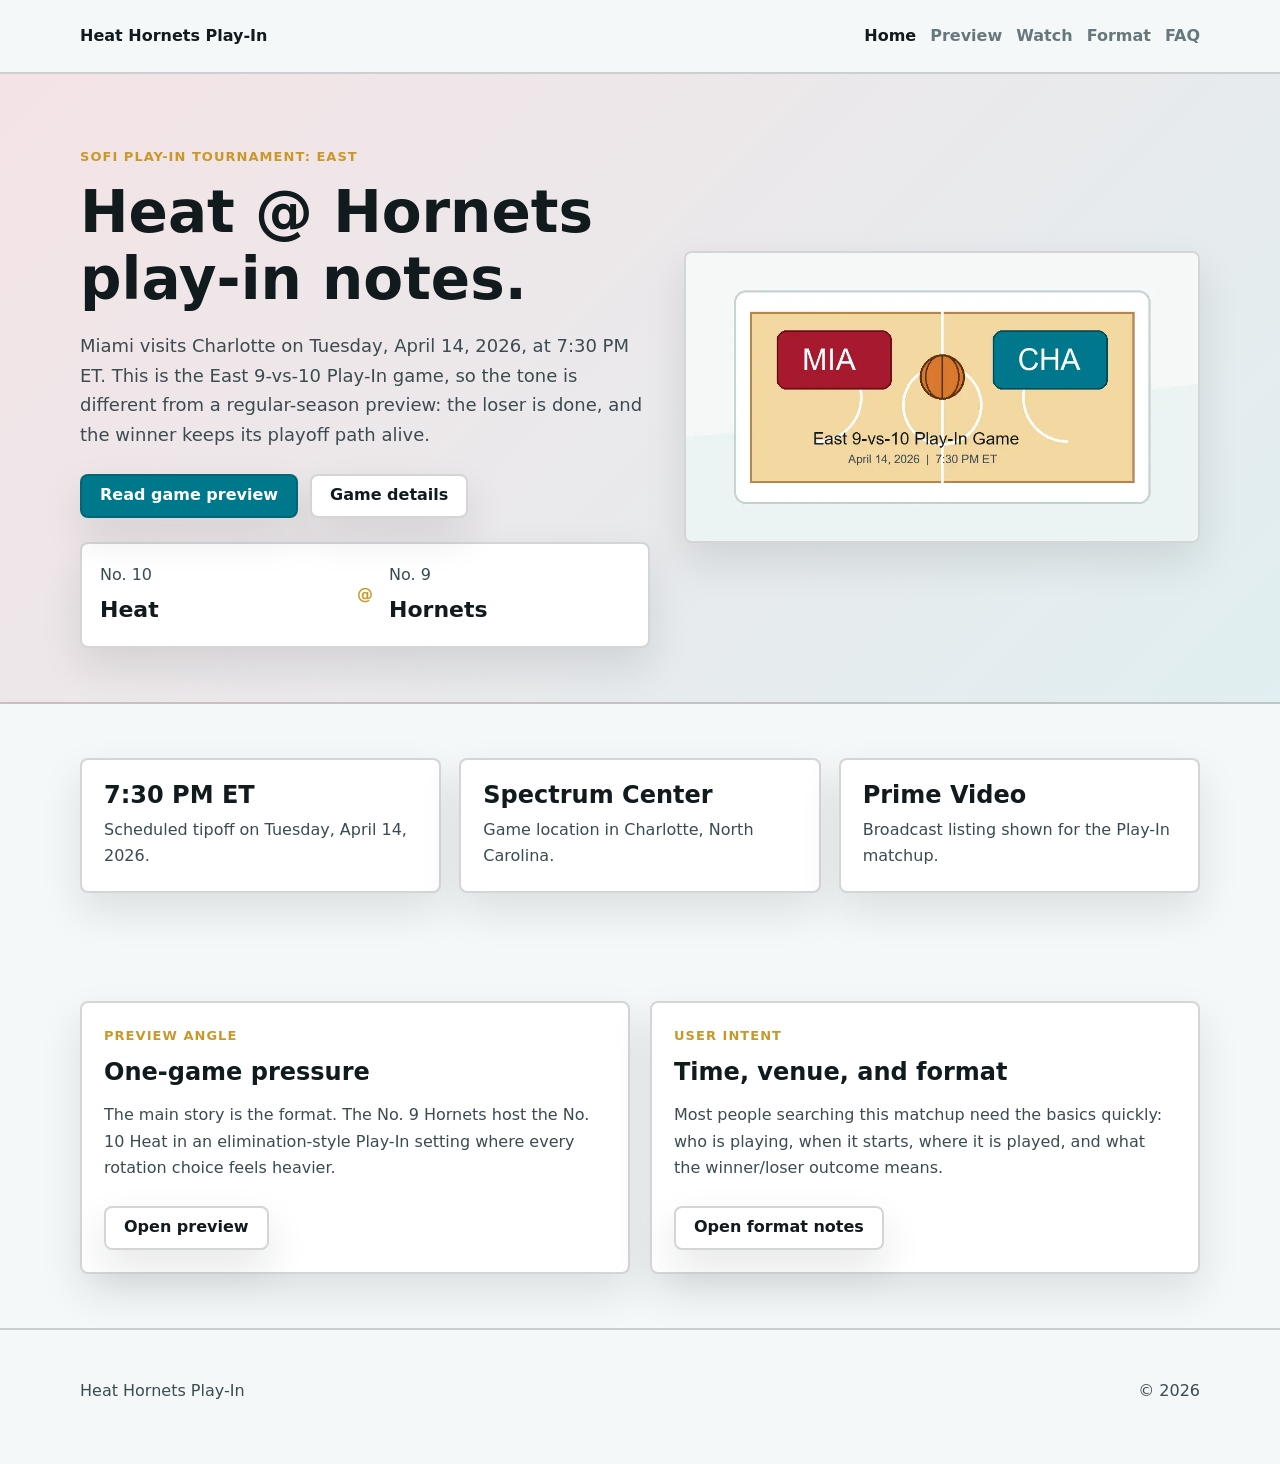
==== index.html @ 7238b2fe "Initial Heat Hornets Play-In preview site" ====
<!DOCTYPE html>
<html lang="en">
<head>
  <meta charset="UTF-8">
  <meta name="viewport" content="width=device-width, initial-scale=1.0">
  <title>Heat vs Hornets Play-In Preview | April 14, 2026</title>
  <meta name="description" content="Original Miami Heat at Charlotte Hornets Play-In preview for April 14, 2026, with game time, venue, broadcast, format, and matchup notes.">
  <link rel="canonical" href="https://zeshanalikhan.github.io/heat-hornets-play-in-preview/">
  <meta property="og:title" content="Heat vs Hornets Play-In Preview | April 14, 2026">
  <meta property="og:description" content="Game notes for Miami Heat at Charlotte Hornets in the East Play-In Tournament on April 14, 2026.">
  <meta property="og:type" content="website">
  <meta property="og:url" content="https://zeshanalikhan.github.io/heat-hornets-play-in-preview/">
  <link rel="stylesheet" href="styles.css">
  <script defer src="app.js"></script>
</head>
<body data-page="home">
  <header class="site-header">
    <div class="shell header-row">
      <a class="brand" href="./">Heat Hornets Play-In</a>
      <nav class="site-nav" aria-label="Primary">
        <a href="./" data-nav="home">Home</a>
        <a href="pages/game-preview.html" data-nav="preview">Preview</a>
        <a href="pages/how-to-watch.html" data-nav="watch">Watch</a>
        <a href="pages/play-in-format.html" data-nav="format">Format</a>
        <a href="pages/game-faq.html" data-nav="faq">FAQ</a>
      </nav>
    </div>
  </header>

  <main>
    <section class="hero">
      <div class="shell hero-layout">
        <div>
          <p class="eyebrow">SoFi Play-In Tournament: East</p>
          <h1>Heat @ Hornets play-in notes.</h1>
          <p class="lead">Miami visits Charlotte on Tuesday, April 14, 2026, at 7:30 PM ET. This is the East 9-vs-10 Play-In game, so the tone is different from a regular-season preview: the loser is done, and the winner keeps its playoff path alive.</p>
          <div class="hero-actions">
            <a class="button" href="pages/game-preview.html">Read game preview</a>
            <a class="button secondary" href="pages/how-to-watch.html">Game details</a>
          </div>
          <div class="match-strip" aria-label="Game summary">
            <div class="team-pill">
              <span>No. 10</span>
              <strong>Heat</strong>
            </div>
            <span class="vs">@</span>
            <div class="team-pill">
              <span>No. 9</span>
              <strong>Hornets</strong>
            </div>
          </div>
        </div>
        <img class="hero-image" src="assets/images/heat-hornets-hero.webp" alt="Basketball court illustration for Heat at Hornets Play-In preview" width="960" height="540">
      </div>
    </section>

    <section class="section">
      <div class="shell three-grid">
        <article class="stat-card">
          <strong>7:30 PM ET</strong>
          <span>Scheduled tipoff on Tuesday, April 14, 2026.</span>
        </article>
        <article class="stat-card">
          <strong>Spectrum Center</strong>
          <span>Game location in Charlotte, North Carolina.</span>
        </article>
        <article class="stat-card">
          <strong>Prime Video</strong>
          <span>Broadcast listing shown for the Play-In matchup.</span>
        </article>
      </div>
    </section>

    <section class="section">
      <div class="shell grid">
        <article class="panel">
          <p class="eyebrow">Preview angle</p>
          <h2>One-game pressure</h2>
          <p>The main story is the format. The No. 9 Hornets host the No. 10 Heat in an elimination-style Play-In setting where every rotation choice feels heavier.</p>
          <div class="jump-links">
            <a class="button secondary" href="pages/game-preview.html">Open preview</a>
          </div>
        </article>
        <article class="panel">
          <p class="eyebrow">User intent</p>
          <h2>Time, venue, and format</h2>
          <p>Most people searching this matchup need the basics quickly: who is playing, when it starts, where it is played, and what the winner/loser outcome means.</p>
          <div class="jump-links">
            <a class="button secondary" href="pages/play-in-format.html">Open format notes</a>
          </div>
        </article>
      </div>
    </section>
  </main>

  <footer class="site-footer">
    <div class="shell footer-row">
      <p>Heat Hornets Play-In</p>
      <p>&copy; <span data-year></span></p>
    </div>
  </footer>
</body>
</html>
---- styles.css ----
:root {
  --bg: #f5f8f8;
  --surface: #ffffff;
  --surface-alt: #eaf3f3;
  --ink: #111a1d;
  --text: #3b4b50;
  --muted: #66787e;
  --line: rgba(17, 26, 29, 0.18);
  --heat: #a6192e;
  --hornets: #00788c;
  --purple: #1d1160;
  --gold: #c9982a;
  --shadow: 0 18px 42px rgba(17, 26, 29, 0.11);
}

*,
*::before,
*::after {
  box-sizing: border-box;
}

body {
  margin: 0;
  font-family: "Segoe UI", system-ui, -apple-system, sans-serif;
  background: var(--bg);
  color: var(--text);
  line-height: 1.65;
}

a {
  color: inherit;
}

.shell {
  width: min(1120px, calc(100% - 32px));
  margin: 0 auto;
}

.narrow {
  width: min(800px, 100%);
}

.site-header {
  position: sticky;
  top: 0;
  z-index: 10;
  background: rgba(245, 248, 248, 0.96);
  border-bottom: 2px solid var(--line);
  backdrop-filter: blur(10px);
}

.header-row,
.footer-row {
  display: flex;
  align-items: center;
  justify-content: space-between;
  gap: 20px;
  min-height: 72px;
}

.brand,
.site-nav a,
.button {
  text-decoration: none;
}

.brand {
  color: var(--ink);
  font-weight: 850;
}

.site-nav {
  display: flex;
  flex-wrap: wrap;
  gap: 14px;
}

.site-nav a {
  color: var(--muted);
  font-weight: 760;
}

.site-nav a.active {
  color: var(--ink);
}

.hero,
.page-hero {
  padding: 72px 0 54px;
  background: linear-gradient(135deg, rgba(166, 25, 46, 0.12), rgba(0, 120, 140, 0.12)), var(--surface);
  border-bottom: 2px solid var(--line);
}

.hero-layout {
  display: grid;
  grid-template-columns: minmax(0, 1.05fr) minmax(320px, 0.95fr);
  gap: 34px;
  align-items: center;
}

.eyebrow {
  margin: 0 0 12px;
  color: var(--gold);
  font-size: 13px;
  font-weight: 850;
  letter-spacing: 0.08em;
  text-transform: uppercase;
}

h1,
h2,
h3 {
  margin: 0;
  color: var(--ink);
  line-height: 1.15;
}

h1 {
  max-width: 13ch;
  font-size: clamp(34px, 5vw, 58px);
}

.lead {
  margin: 18px 0 0;
  max-width: 70ch;
  font-size: 18px;
}

.hero-actions,
.jump-links {
  display: flex;
  flex-wrap: wrap;
  gap: 12px;
  margin-top: 24px;
}

.button {
  display: inline-flex;
  align-items: center;
  justify-content: center;
  min-height: 44px;
  padding: 0 18px;
  border: 2px solid var(--line);
  border-radius: 8px;
  background: var(--hornets);
  color: #fff;
  font-weight: 850;
  box-shadow: var(--shadow);
}

.button.secondary {
  background: var(--surface);
  color: var(--ink);
}

.section {
  padding: 54px 0;
}

.grid {
  display: grid;
  grid-template-columns: repeat(2, minmax(0, 1fr));
  gap: 20px;
}

.three-grid {
  display: grid;
  grid-template-columns: repeat(3, minmax(0, 1fr));
  gap: 18px;
}

.article-stack {
  display: grid;
  gap: 18px;
}

.panel,
.callout,
.stat-card {
  background: var(--surface);
  border: 2px solid var(--line);
  border-radius: 8px;
  padding: 22px;
  box-shadow: var(--shadow);
}

.callout {
  border-left: 7px solid var(--hornets);
}

.panel p + p,
.callout p + p {
  margin-top: 12px;
}

.panel ul,
.panel ol,
.callout ul,
.callout ol {
  margin: 14px 0 0;
  padding-left: 20px;
}

.stat-card strong {
  display: block;
  color: var(--ink);
  font-size: 24px;
  line-height: 1.1;
  margin-bottom: 8px;
}

.hero-image,
.article-image {
  display: block;
  width: 100%;
  height: auto;
  border: 2px solid var(--line);
  border-radius: 8px;
  box-shadow: var(--shadow);
  background: var(--surface);
}

.article-image {
  margin-bottom: 18px;
}

.match-strip {
  display: grid;
  grid-template-columns: 1fr auto 1fr;
  gap: 16px;
  align-items: center;
  margin-top: 24px;
  padding: 18px;
  border: 2px solid var(--line);
  border-radius: 8px;
  background: var(--surface);
  box-shadow: var(--shadow);
}

.team-pill {
  display: grid;
  gap: 4px;
}

.team-pill strong {
  color: var(--ink);
  font-size: 22px;
}

.vs {
  color: var(--gold);
  font-weight: 900;
}

.site-footer {
  padding: 26px 0 36px;
  border-top: 2px solid var(--line);
}

.not-found {
  min-height: 100vh;
  display: grid;
  place-items: center;
  align-content: center;
  gap: 14px;
  padding: 32px;
  text-align: center;
}

@media (max-width: 780px) {
  .grid,
  .three-grid,
  .hero-layout,
  .match-strip {
    grid-template-columns: 1fr;
  }

  .header-row,
  .footer-row {
    align-items: start;
    flex-direction: column;
    padding: 16px 0;
  }

  .lead {
    font-size: 16px;
  }
}
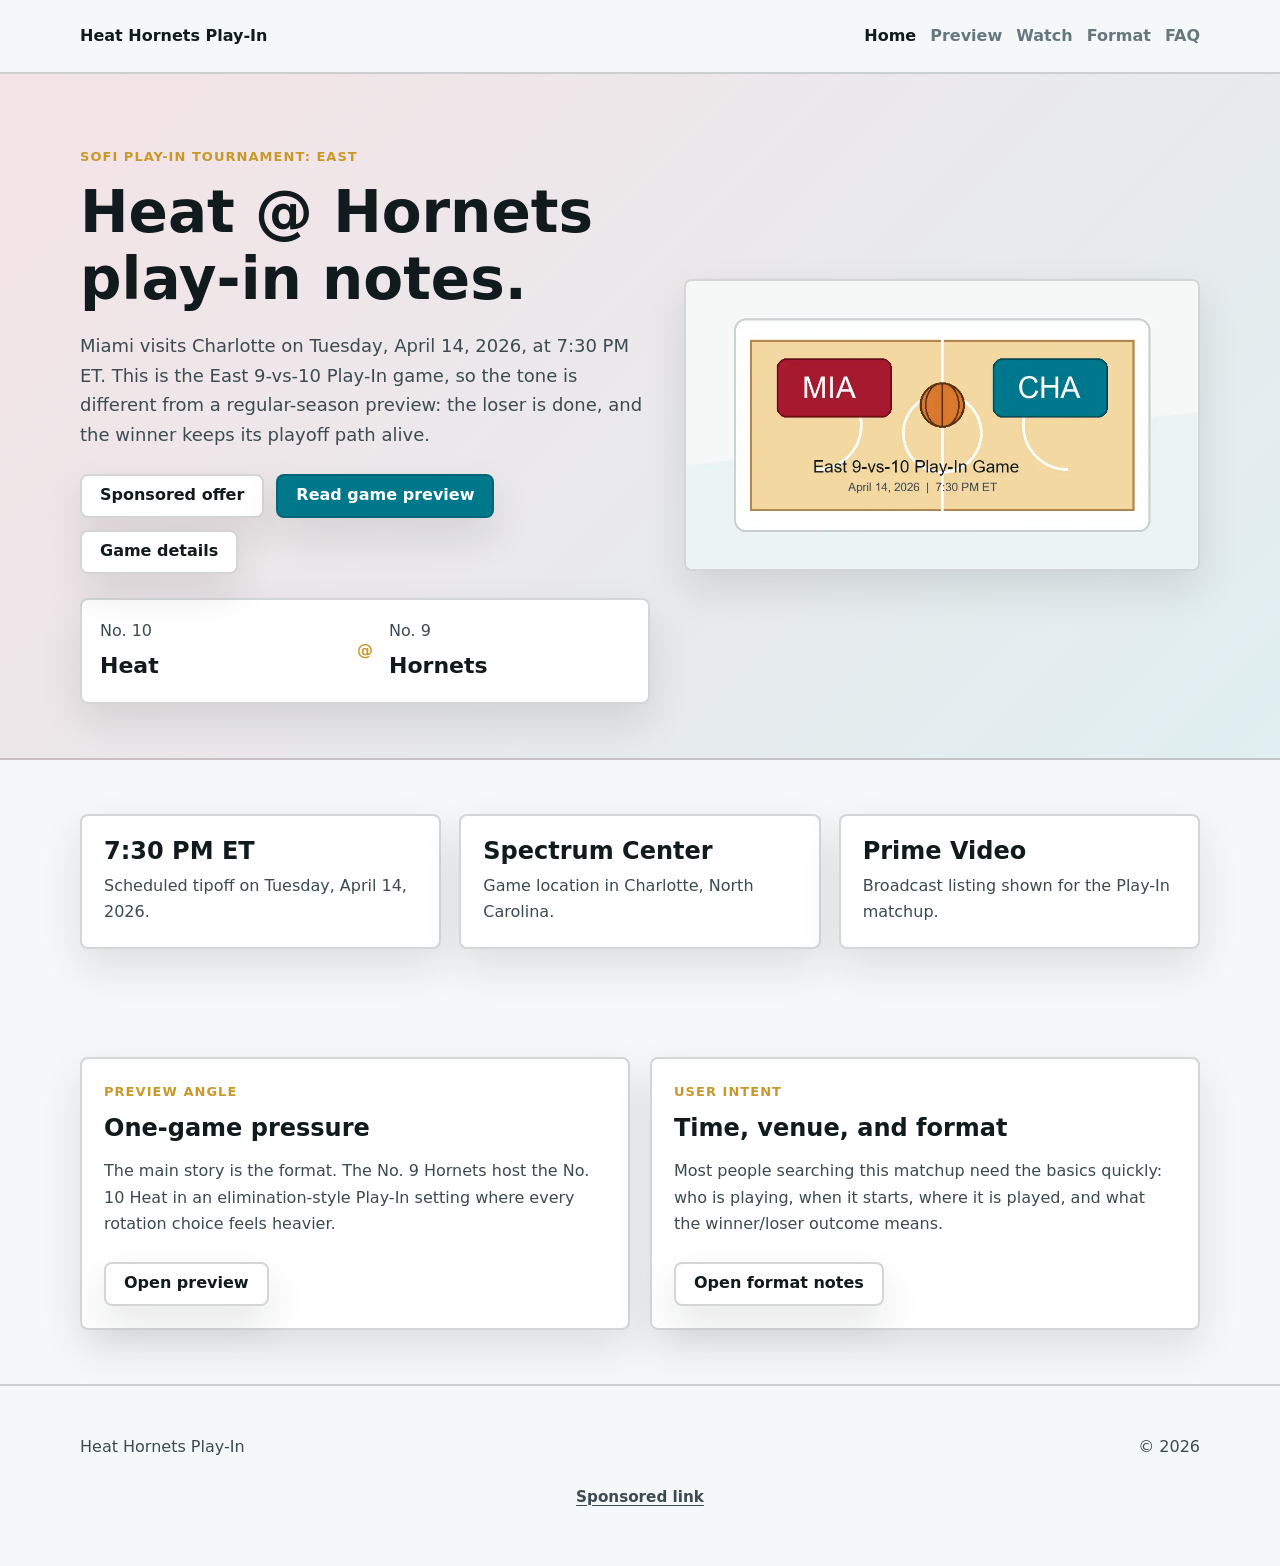
==== commit 758e2cb0: "Add sponsored smartlink placement" ====
--- a/index.html
+++ b/index.html
@@ -5,6 +5,7 @@
   <meta name="viewport" content="width=device-width, initial-scale=1.0">
   <title>Heat vs Hornets Play-In Preview | April 14, 2026</title>
   <meta name="description" content="Original Miami Heat at Charlotte Hornets Play-In preview for April 14, 2026, with game time, venue, broadcast, format, and matchup notes.">
+  <meta name="google-site-verification" content="zPeMqoo2h3M_oqIertTkiu1rAj5quQBwW_J42bXbuFM">
   <link rel="canonical" href="https://zeshanalikhan.github.io/heat-hornets-play-in-preview/">
   <meta property="og:title" content="Heat vs Hornets Play-In Preview | April 14, 2026">
   <meta property="og:description" content="Game notes for Miami Heat at Charlotte Hornets in the East Play-In Tournament on April 14, 2026.">
@@ -35,6 +36,7 @@
           <h1>Heat @ Hornets play-in notes.</h1>
           <p class="lead">Miami visits Charlotte on Tuesday, April 14, 2026, at 7:30 PM ET. This is the East 9-vs-10 Play-In game, so the tone is different from a regular-season preview: the loser is done, and the winner keeps its playoff path alive.</p>
           <div class="hero-actions">
+          <a class="button secondary" href="https://www.profitablecpmratenetwork.com/j9f627innq?key=be46e17df9e34aa3b5b8e77e88a34740" rel="nofollow sponsored noopener" target="_blank">Sponsored offer</a>
             <a class="button" href="pages/game-preview.html">Read game preview</a>
             <a class="button secondary" href="pages/how-to-watch.html">Game details</a>
           </div>
@@ -98,6 +100,9 @@
       <p>Heat Hornets Play-In</p>
       <p>&copy; <span data-year></span></p>
     </div>
+        <div class="adsterra-link-wrap">
+        <a class="adsterra-link" href="https://www.profitablecpmratenetwork.com/j9f627innq?key=be46e17df9e34aa3b5b8e77e88a34740" rel="nofollow sponsored noopener" target="_blank">Sponsored link</a>
+      </div>
   </footer>
 </body>
 </html>
--- a/styles.css
+++ b/styles.css
@@ -286,3 +286,15 @@
     font-size: 16px;
   }
 }
+.adsterra-link-wrap {
+  padding: 0 0 1.25rem;
+  text-align: center;
+}
+
+.adsterra-link {
+  color: inherit;
+  font-size: 0.95rem;
+  font-weight: 700;
+  text-decoration: underline;
+  text-underline-offset: 0.18em;
+}
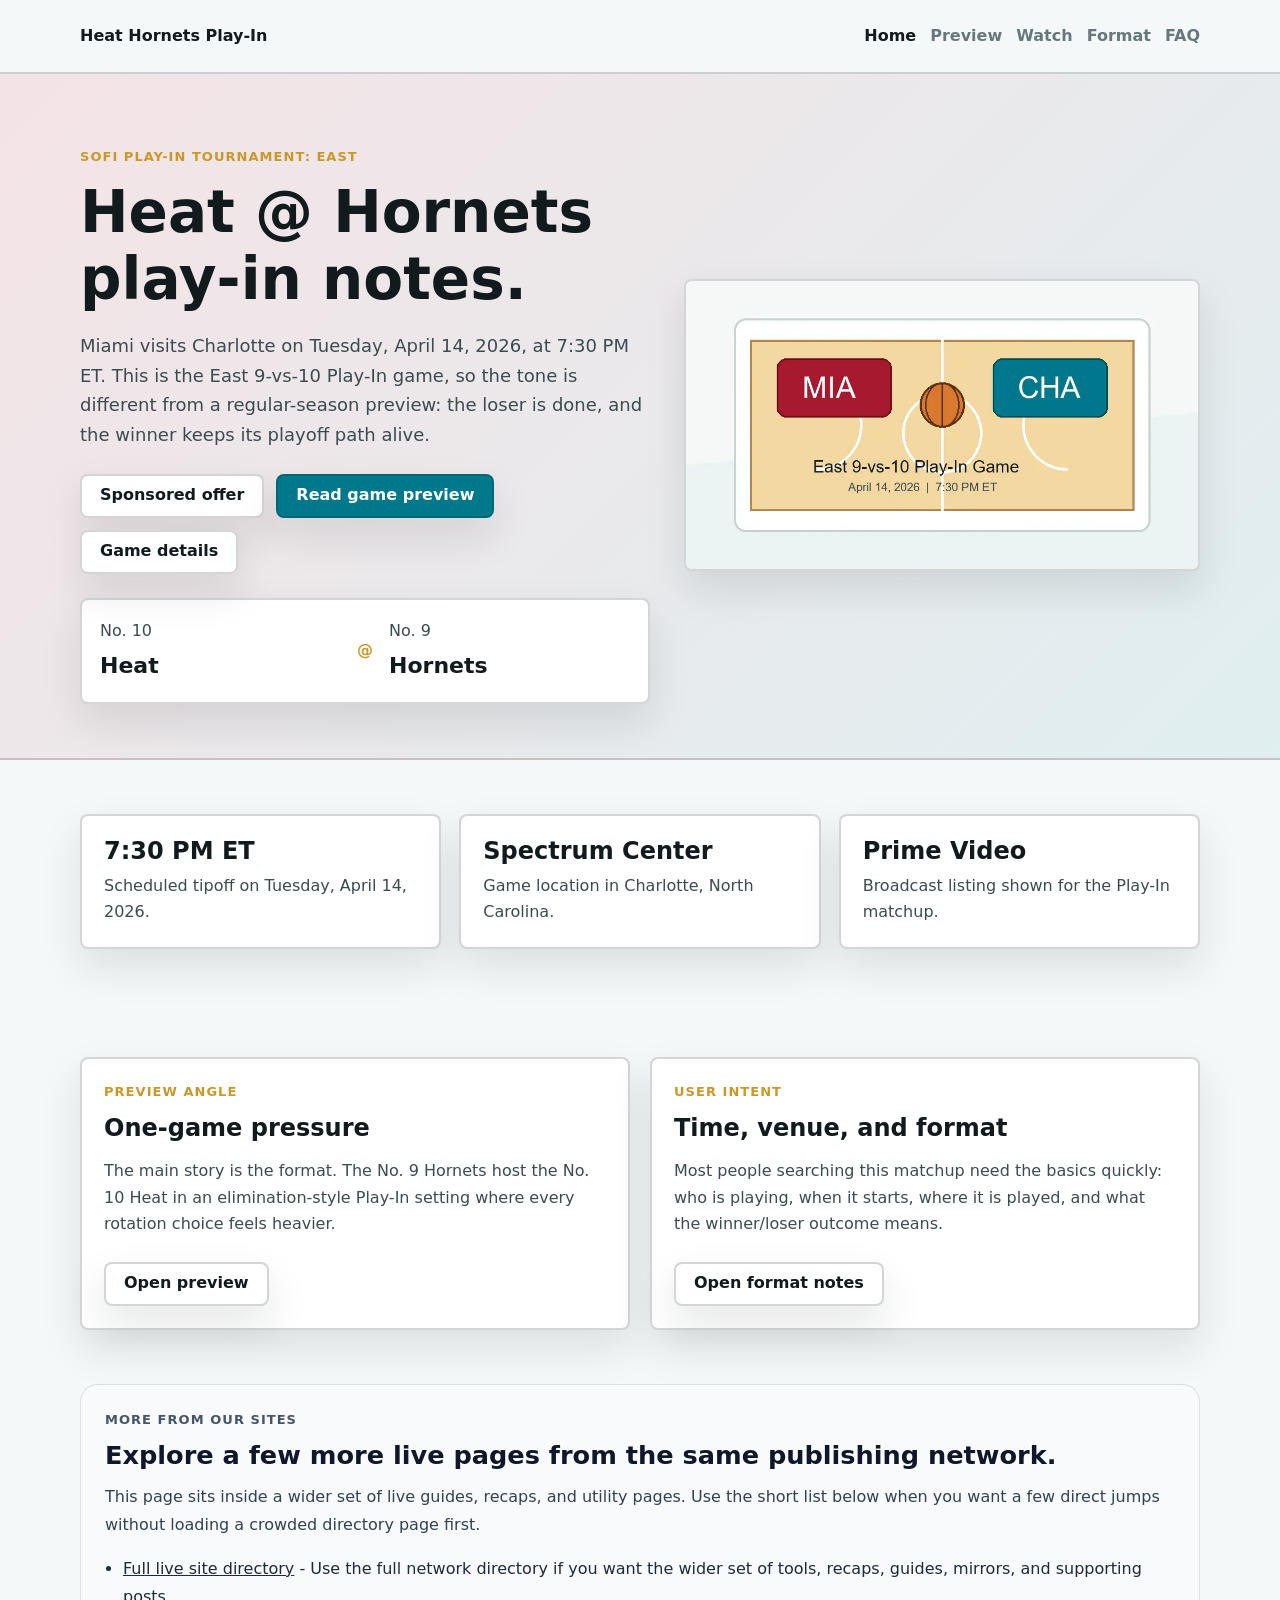
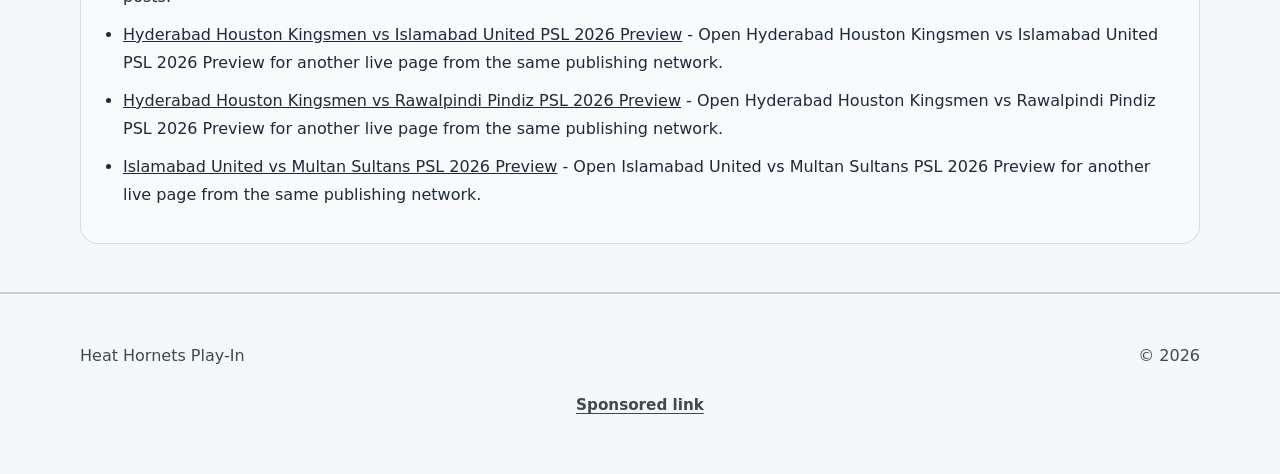
==== commit d52a93ea: "Add owned network links" ====
--- a/index.html
+++ b/index.html
@@ -93,7 +93,25 @@
         </article>
       </div>
     </section>
-  </main>
+
+      <!-- NETWORK_LINKS_START -->
+      <section data-network-links="true" aria-labelledby="network-links-heading" style="padding:0 0 48px;">
+        <div style="width:min(1120px, calc(100% - 32px)); margin:0 auto;">
+          <div style="border:1px solid rgba(15, 23, 42, 0.12); background:#f8fafc; border-radius:18px; padding:24px;">
+            <p style="margin:0 0 10px; font-size:13px; font-weight:800; letter-spacing:0.08em; text-transform:uppercase; color:#475569;">More from our sites</p>
+            <h2 id="network-links-heading" style="margin:0 0 12px; font-size:clamp(1.5rem, 2vw, 1.9rem); line-height:1.2; color:#0f172a;">Explore a few more live pages from the same publishing network.</h2>
+            <p style="margin:0 0 16px; color:#334155; line-height:1.75;">This page sits inside a wider set of live guides, recaps, and utility pages. Use the short list below when you want a few direct jumps without loading a crowded directory page first.</p>
+            <ul style="margin:0; padding-left:18px; color:#1e293b; line-height:1.75;">
+          <li style="margin:0 0 10px;"><a href="https://zeshanalikhan.github.io/creator-app-hub-site/pages/site-directory.html">Full live site directory</a> - Use the full network directory if you want the wider set of tools, recaps, guides, mirrors, and supporting posts.</li>
+          <li style="margin:0 0 10px;"><a href="https://zeshanalikhan.github.io/hyderabad-houston-kingsmen-islamabad-united-psl-preview/">Hyderabad Houston Kingsmen vs Islamabad United PSL 2026 Preview</a> - Open Hyderabad Houston Kingsmen vs Islamabad United PSL 2026 Preview for another live page from the same publishing network.</li>
+          <li style="margin:0 0 10px;"><a href="https://zeshanalikhan.github.io/hyderabad-houston-kingsmen-rawalpindi-pindiz-psl-preview/">Hyderabad Houston Kingsmen vs Rawalpindi Pindiz PSL 2026 Preview</a> - Open Hyderabad Houston Kingsmen vs Rawalpindi Pindiz PSL 2026 Preview for another live page from the same publishing network.</li>
+          <li style="margin:0 0 10px;"><a href="https://zeshanalikhan.github.io/islamabad-united-multan-sultans-psl-preview/">Islamabad United vs Multan Sultans PSL 2026 Preview</a> - Open Islamabad United vs Multan Sultans PSL 2026 Preview for another live page from the same publishing network.</li>
+            </ul>
+          </div>
+        </div>
+      </section>
+      <!-- NETWORK_LINKS_END -->
+    </main>
 
   <footer class="site-footer">
     <div class="shell footer-row">
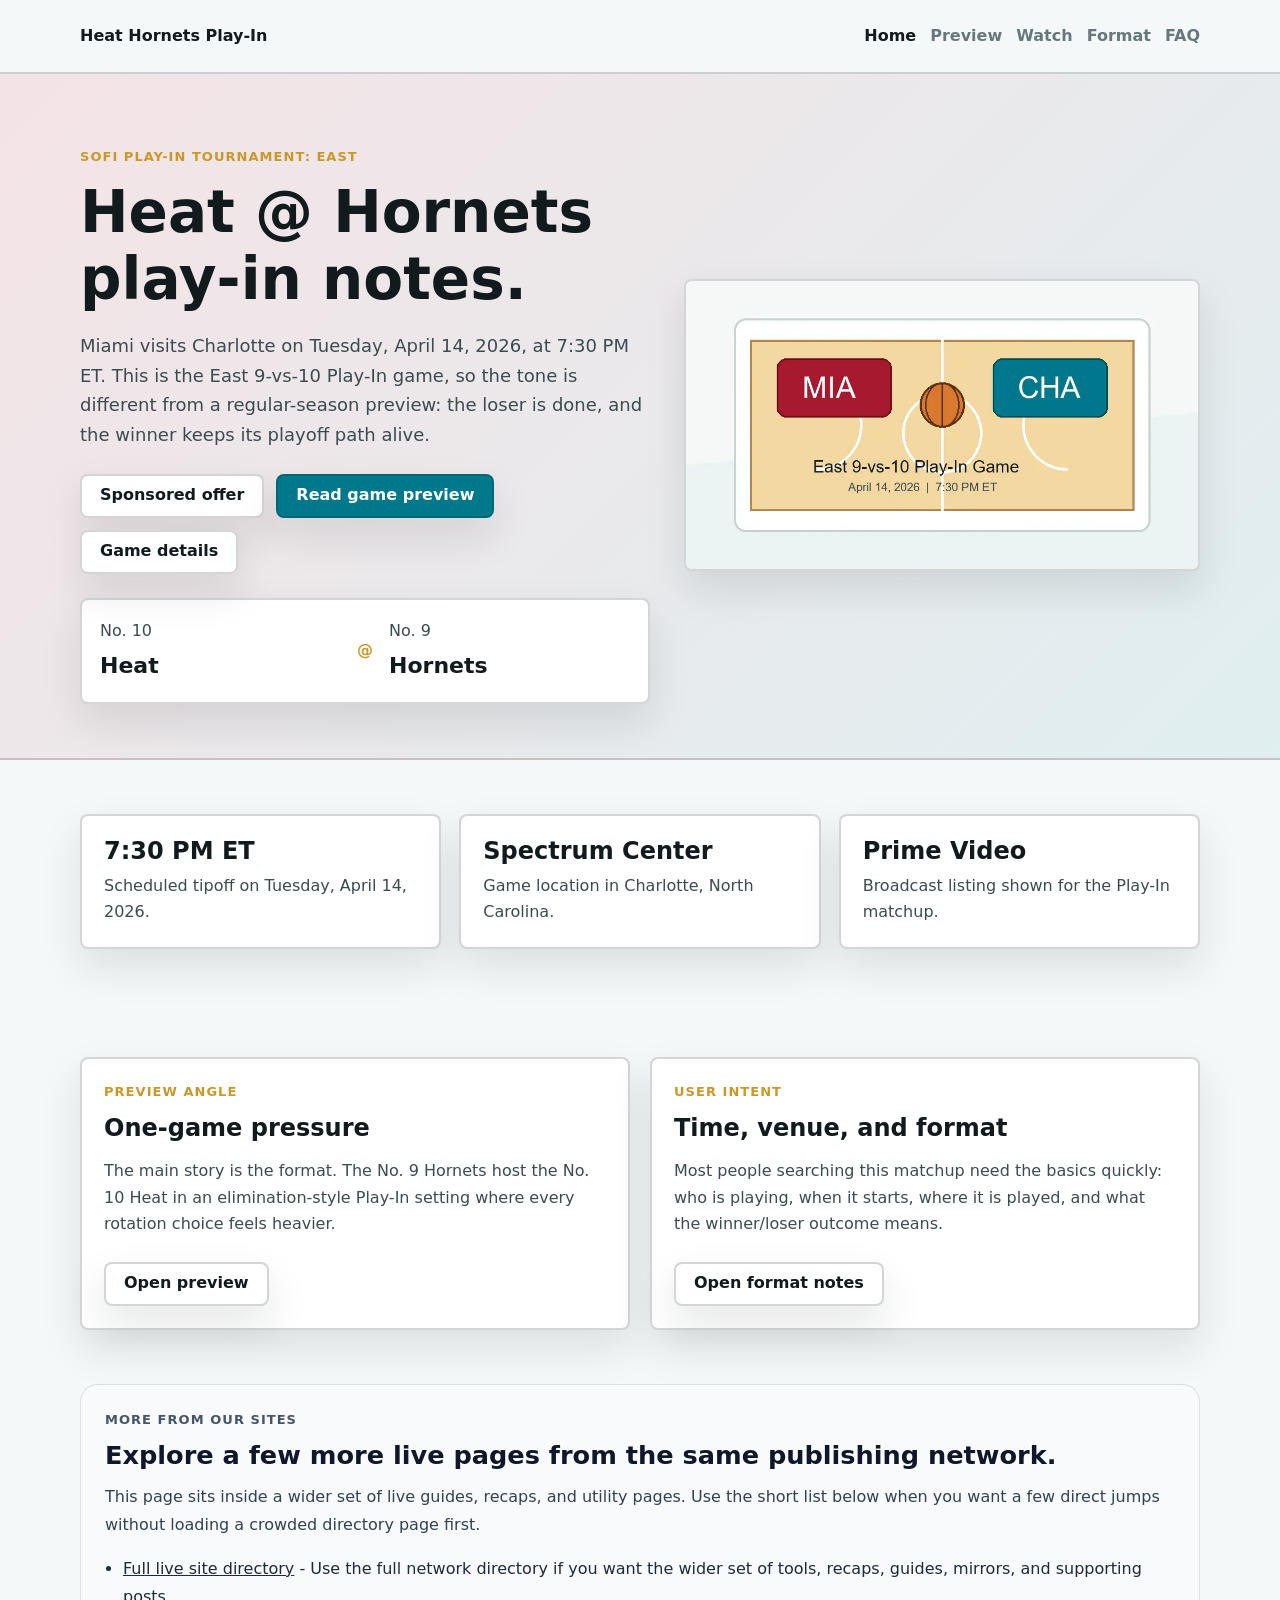
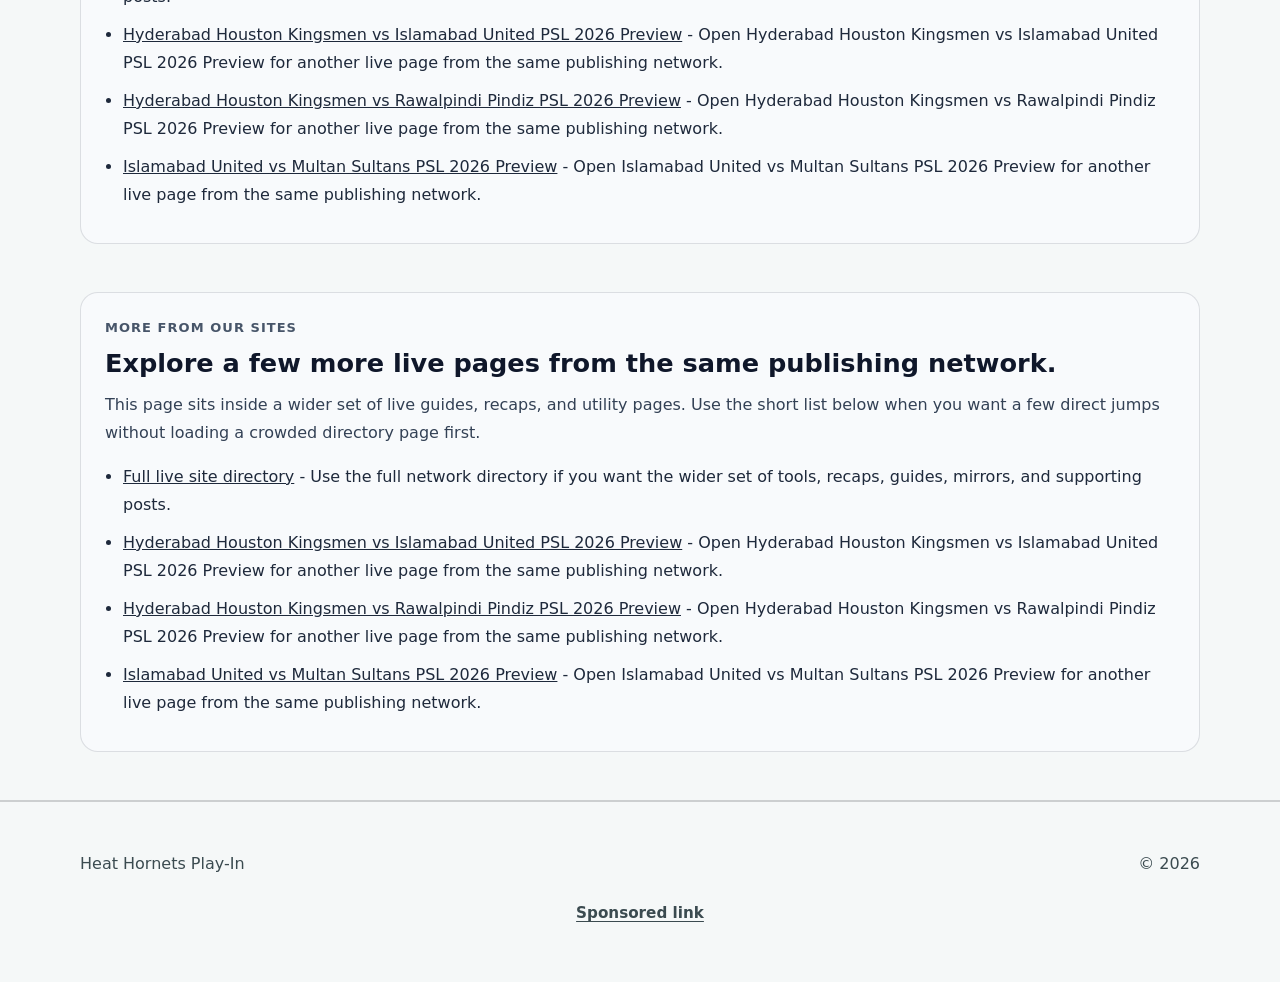
==== commit 8c374e65: "Add owned network links" ====
--- a/index.html
+++ b/index.html
@@ -111,6 +111,24 @@
         </div>
       </section>
       <!-- NETWORK_LINKS_END -->
+    
+      <!-- NETWORK_LINKS_START -->
+      <section data-network-links="true" aria-labelledby="network-links-heading" style="padding:0 0 48px;">
+        <div style="width:min(1120px, calc(100% - 32px)); margin:0 auto;">
+          <div style="border:1px solid rgba(15, 23, 42, 0.12); background:#f8fafc; border-radius:18px; padding:24px;">
+            <p style="margin:0 0 10px; font-size:13px; font-weight:800; letter-spacing:0.08em; text-transform:uppercase; color:#475569;">More from our sites</p>
+            <h2 id="network-links-heading" style="margin:0 0 12px; font-size:clamp(1.5rem, 2vw, 1.9rem); line-height:1.2; color:#0f172a;">Explore a few more live pages from the same publishing network.</h2>
+            <p style="margin:0 0 16px; color:#334155; line-height:1.75;">This page sits inside a wider set of live guides, recaps, and utility pages. Use the short list below when you want a few direct jumps without loading a crowded directory page first.</p>
+            <ul style="margin:0; padding-left:18px; color:#1e293b; line-height:1.75;">
+          <li style="margin:0 0 10px;"><a href="https://zeshanalikhan.github.io/creator-app-hub-site/pages/site-directory.html">Full live site directory</a> - Use the full network directory if you want the wider set of tools, recaps, guides, mirrors, and supporting posts.</li>
+          <li style="margin:0 0 10px;"><a href="https://zeshanalikhan.github.io/hyderabad-houston-kingsmen-islamabad-united-psl-preview/">Hyderabad Houston Kingsmen vs Islamabad United PSL 2026 Preview</a> - Open Hyderabad Houston Kingsmen vs Islamabad United PSL 2026 Preview for another live page from the same publishing network.</li>
+          <li style="margin:0 0 10px;"><a href="https://zeshanalikhan.github.io/hyderabad-houston-kingsmen-rawalpindi-pindiz-psl-preview/">Hyderabad Houston Kingsmen vs Rawalpindi Pindiz PSL 2026 Preview</a> - Open Hyderabad Houston Kingsmen vs Rawalpindi Pindiz PSL 2026 Preview for another live page from the same publishing network.</li>
+          <li style="margin:0 0 10px;"><a href="https://zeshanalikhan.github.io/islamabad-united-multan-sultans-psl-preview/">Islamabad United vs Multan Sultans PSL 2026 Preview</a> - Open Islamabad United vs Multan Sultans PSL 2026 Preview for another live page from the same publishing network.</li>
+            </ul>
+          </div>
+        </div>
+      </section>
+      <!-- NETWORK_LINKS_END -->
     </main>
 
   <footer class="site-footer">
